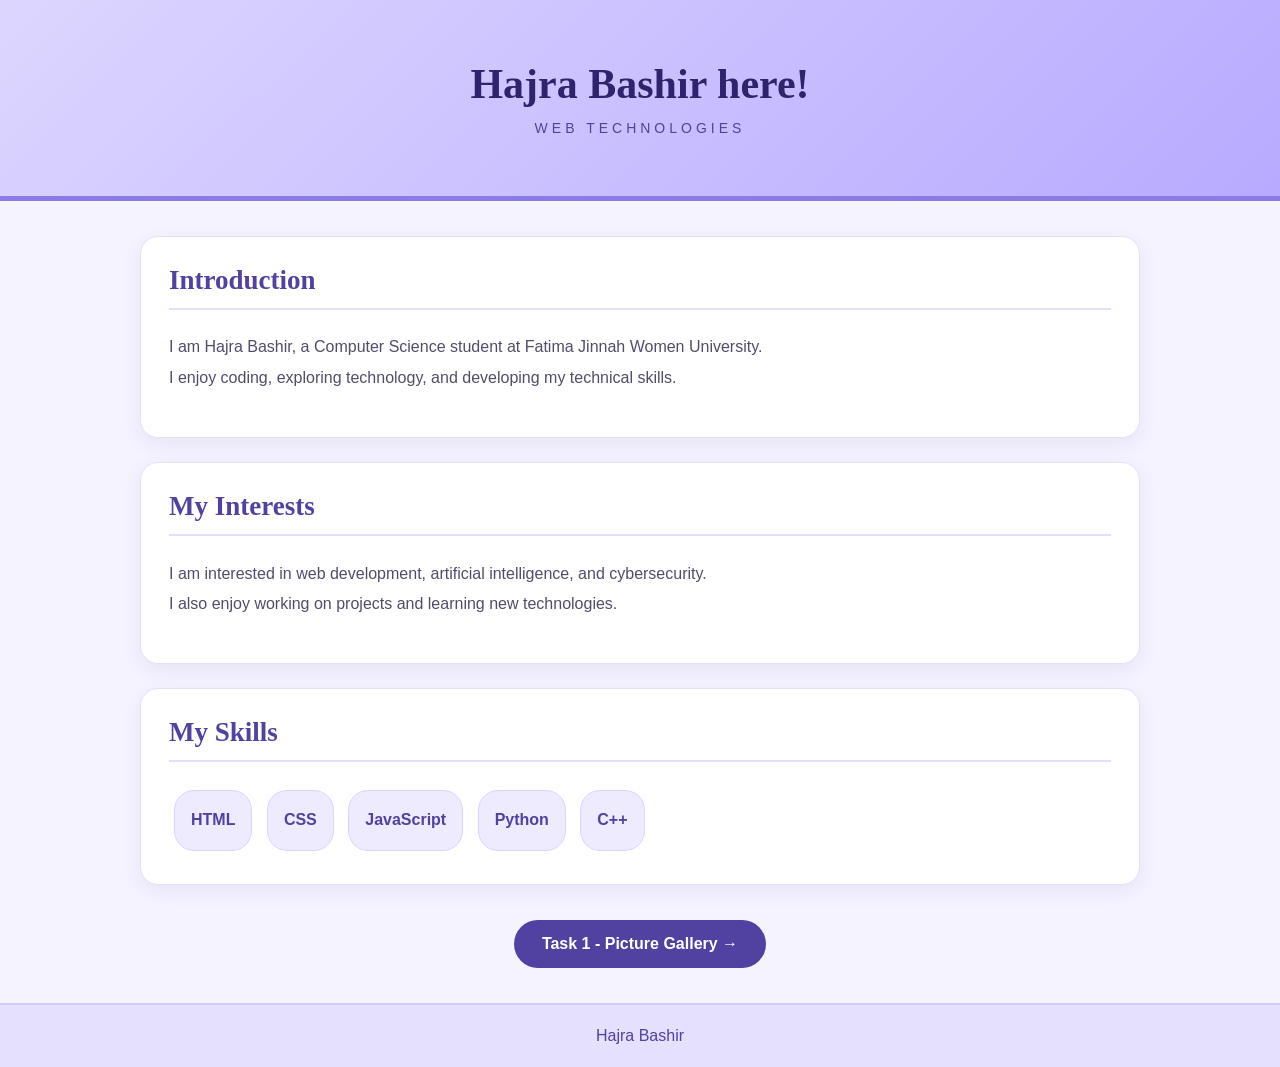
==== index.html @ c715a4b5 "Add files via upload" ====
<!DOCTYPE html>
<html>

<head>
    <title>Web Technologies</title>

    <meta name="viewport" content="width=device-width, initial-scale=1.0">

    <style>
        body {
            margin: 0;
            font-family: Arial, sans-serif;
            background-color: #f5f3ff;
            color: #292454;
        }

        header {
            background: linear-gradient(135deg, #dcd6ff, #b8aaff);
            padding: 60px 20px;
            text-align: center;
            border-bottom: 5px solid #8b7be8;
        }

        h1 {
            font-family: Georgia, serif;
            font-size: 42px;
            margin: 0;
            color: #30236d;
        }

        .subtitle {
            margin-top: 12px;
            font-size: 14px;
            letter-spacing: 4px;
            color: #51439a;
            text-transform: uppercase;
        }

        main {
            max-width: 1000px;
            margin: 35px auto;
            padding: 0 20px;
        }

        section {
            background-color: white;
            padding: 28px;
            margin-bottom: 24px;
            border-radius: 18px;
            border: 1px solid #e5dfff;
            box-shadow: 0 6px 20px #30236d12;
        }

        h2 {
            font-family: Georgia, serif;
            color: #5141a0;
            font-size: 27px;
            margin-top: 0;
            padding-bottom: 12px;
            border-bottom: 2px solid #e4deff;
        }

        p {
            font-size: 16px;
            line-height: 1.9;
            color: #514d68;
        }

        .skills {
            line-height: 2.8;
        }

        .skill {
            display: inline-block;
            background-color: #eeeaff;
            color: #5141a0;
            padding: 7px 16px;
            margin: 5px;
            border-radius: 20px;
            font-weight: bold;
            border: 1px solid #dcd3ff;
        }

        .gallery {
            text-align: center;
            margin: 35px 0;
        }

        .gallery a {
            display: inline-block;
            background-color: #5141a0;
            color: white;
            text-decoration: none;
            padding: 15px 28px;
            border-radius: 30px;
            font-weight: bold;
            transition: background-color 0.3s;
        }

        .gallery a:hover {
            background-color: #30236d;
        }

        footer {
            text-align: center;
            padding: 22px;
            background-color: #e6e0ff;
            color: #5141a0;
            border-top: 2px solid #d4caff;
        }

        @media (max-width: 600px) {
            header {
                padding: 45px 15px;
            }

            h1 {
                font-size: 30px;
            }

            section {
                padding: 20px;
            }

            h2 {
                font-size: 23px;
            }

            p {
                font-size: 15px;
            }
        }
    </style>
</head>

<body>

    <header>
        <h1>Hajra Bashir here!</h1>
        <div class="subtitle">Web Technologies</div>
    </header>

    <main>

        <section>
            <h2>Introduction</h2>

            <p>
                I am Hajra Bashir, a Computer Science student at Fatima Jinnah Women University.<br>
                I enjoy coding, exploring technology, and developing my technical skills.
            </p>
        </section>

        <section>
            <h2>My Interests</h2>

            <p>
                I am interested in web development, artificial intelligence, and cybersecurity.<br>
                I also enjoy working on projects and learning new technologies.
            </p>
        </section>

        <section>
            <h2>My Skills</h2>

            <div class="skills">
                <span class="skill">HTML</span>
                <span class="skill">CSS</span>
                <span class="skill">JavaScript</span>
                <span class="skill">Python</span>
                <span class="skill">C++</span>
            </div>
        </section>

        <div class="gallery">
            <a href="picture gallery/index.html" target="_blank">
                Task 1 - Picture Gallery &#8594;
            </a>
        </div>

    </main>

    <footer>
        Hajra Bashir
    </footer>

</body>

</html>
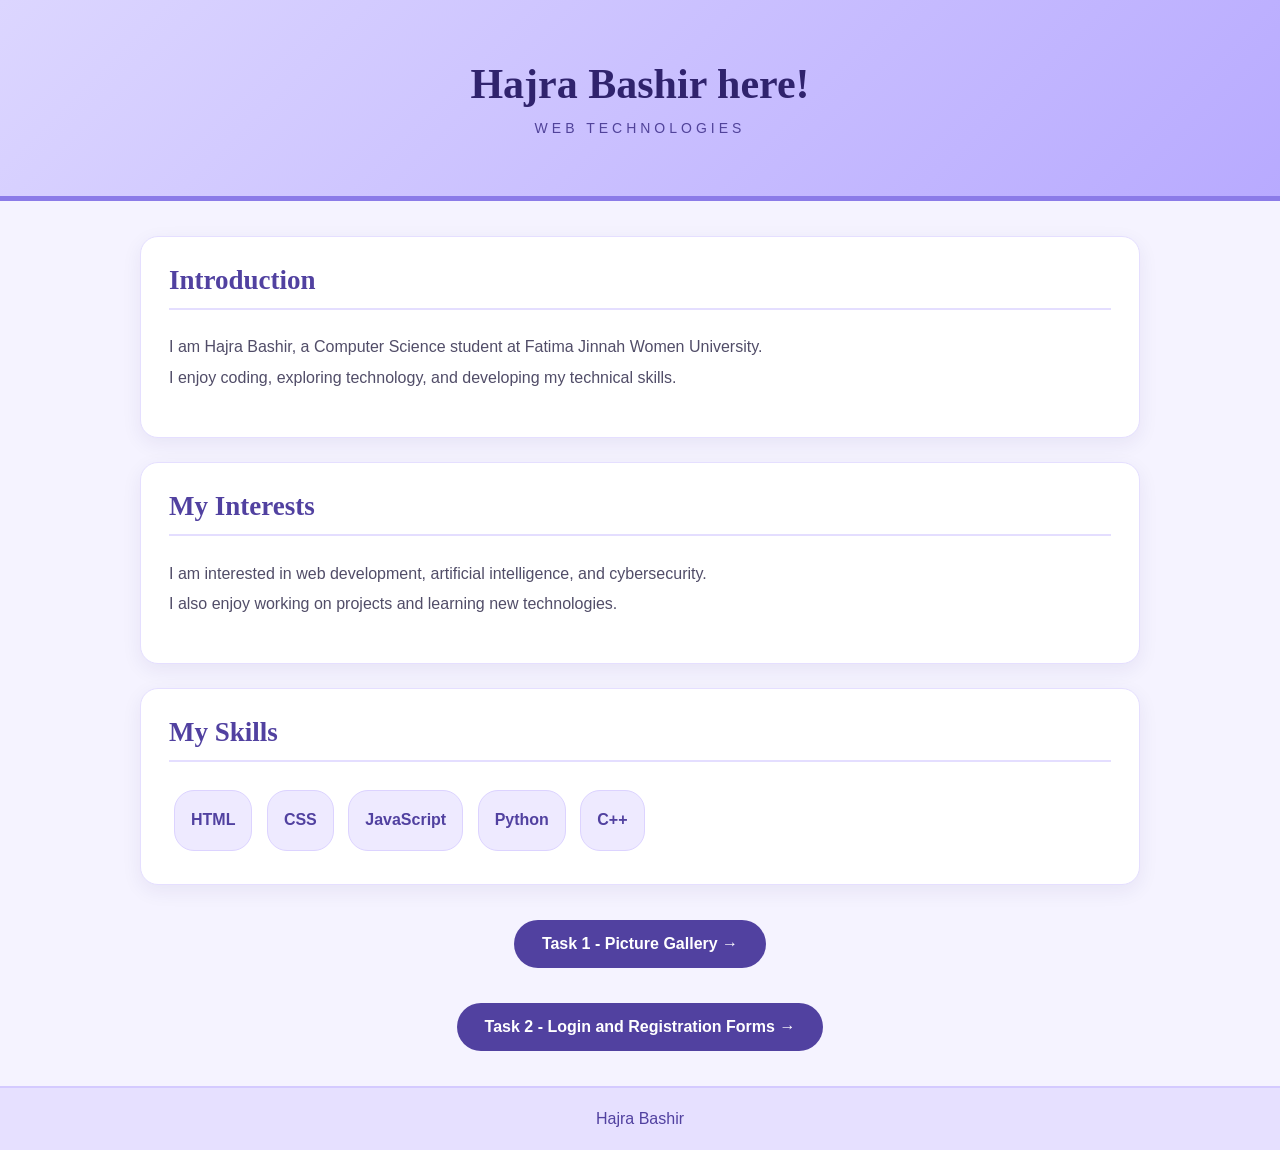
==== commit ba8425b9: "Update index.html" ====
--- a/index.html
+++ b/index.html
@@ -178,6 +178,11 @@
                 Task 1 - Picture Gallery &#8594;
             </a>
         </div>
+        <div class="gallery">
+            <a href="login and registration/index.html" target="_blank">
+                Task 2 - Login and Registration Forms &#8594;
+            </a>
+        </div>
 
     </main>
 
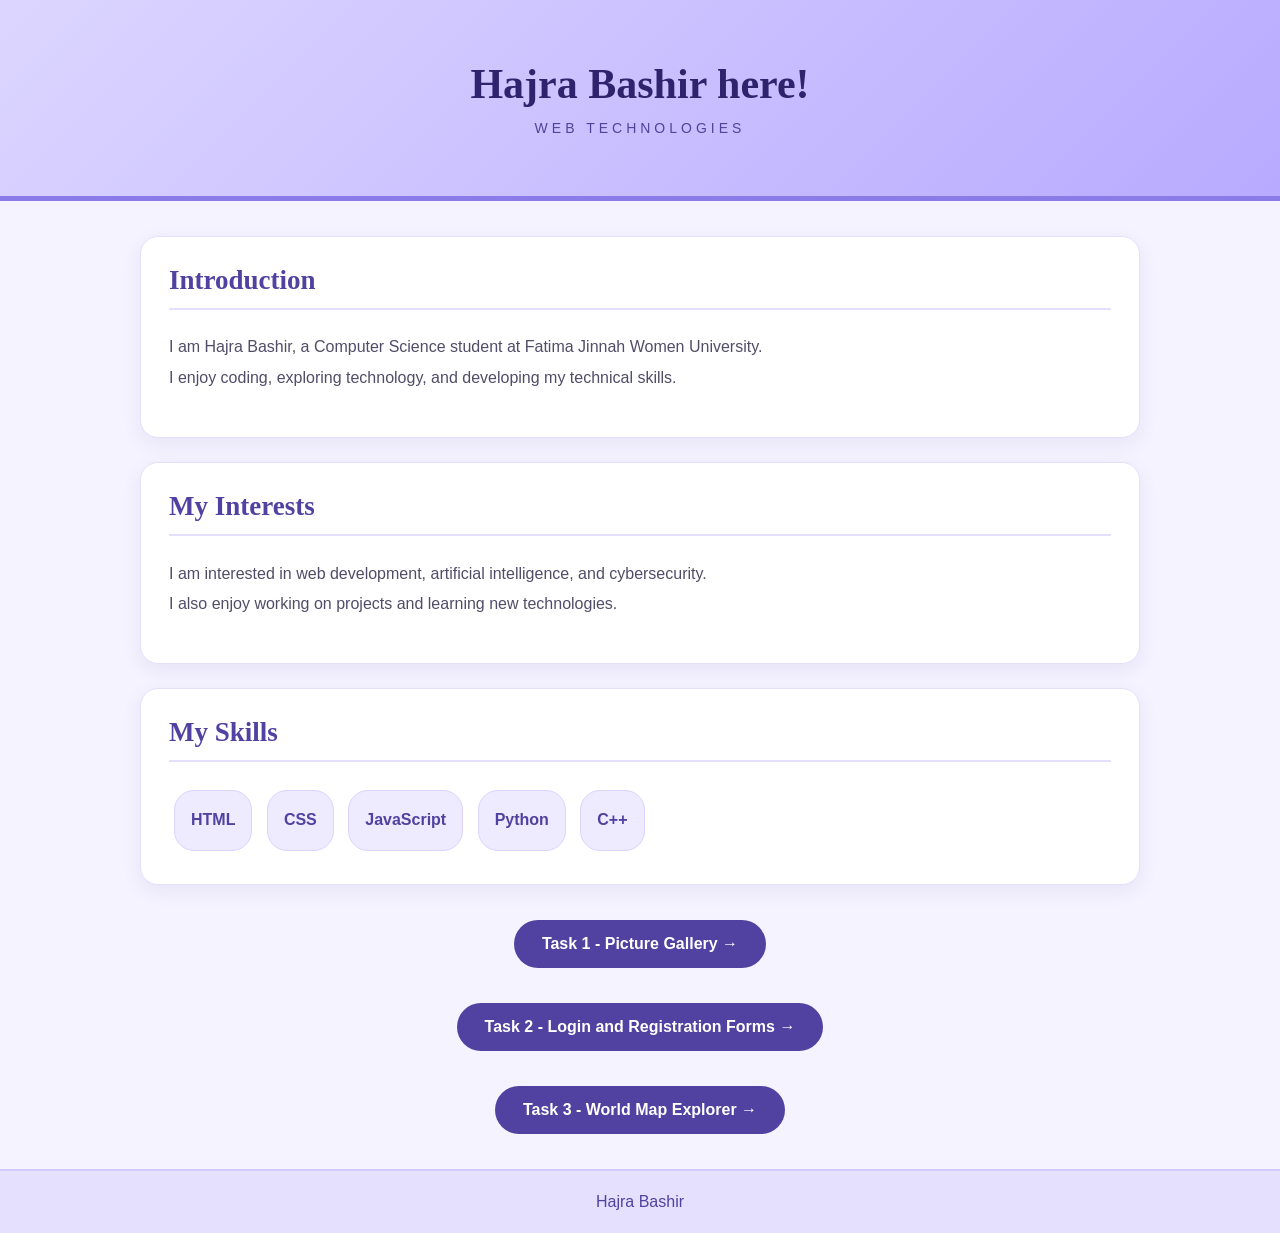
==== commit e446fde9: "Update index.html" ====
--- a/index.html
+++ b/index.html
@@ -183,6 +183,11 @@
                 Task 2 - Login and Registration Forms &#8594;
             </a>
         </div>
+        <div class="gallery">
+            <a href="world map/index.html" target="_blank">
+                Task 3 - World Map Explorer &#8594;
+            </a>
+        </div>
 
     </main>
 
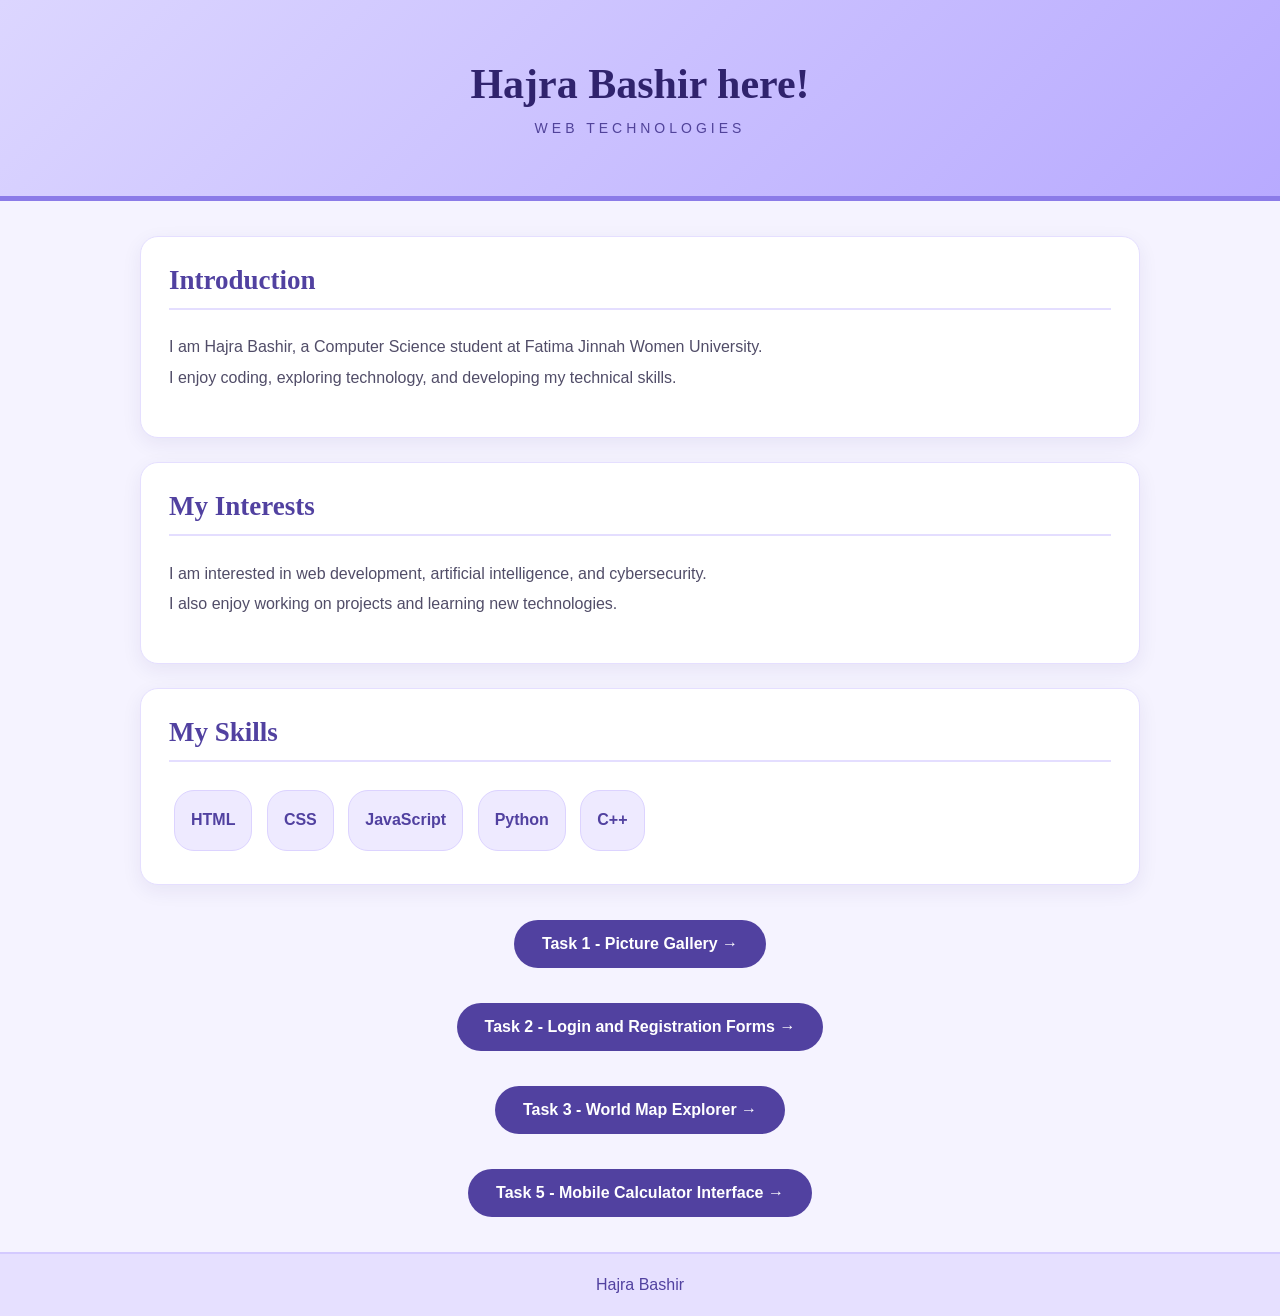
==== commit a2070a45: "Update index.html" ====
--- a/index.html
+++ b/index.html
@@ -188,6 +188,11 @@
                 Task 3 - World Map Explorer &#8594;
             </a>
         </div>
+        <div class="gallery">
+            <a href="calculator interface/index.html" target="_blank">
+                Task 5 - Mobile Calculator Interface &#8594;
+            </a>
+        </div>
 
     </main>
 
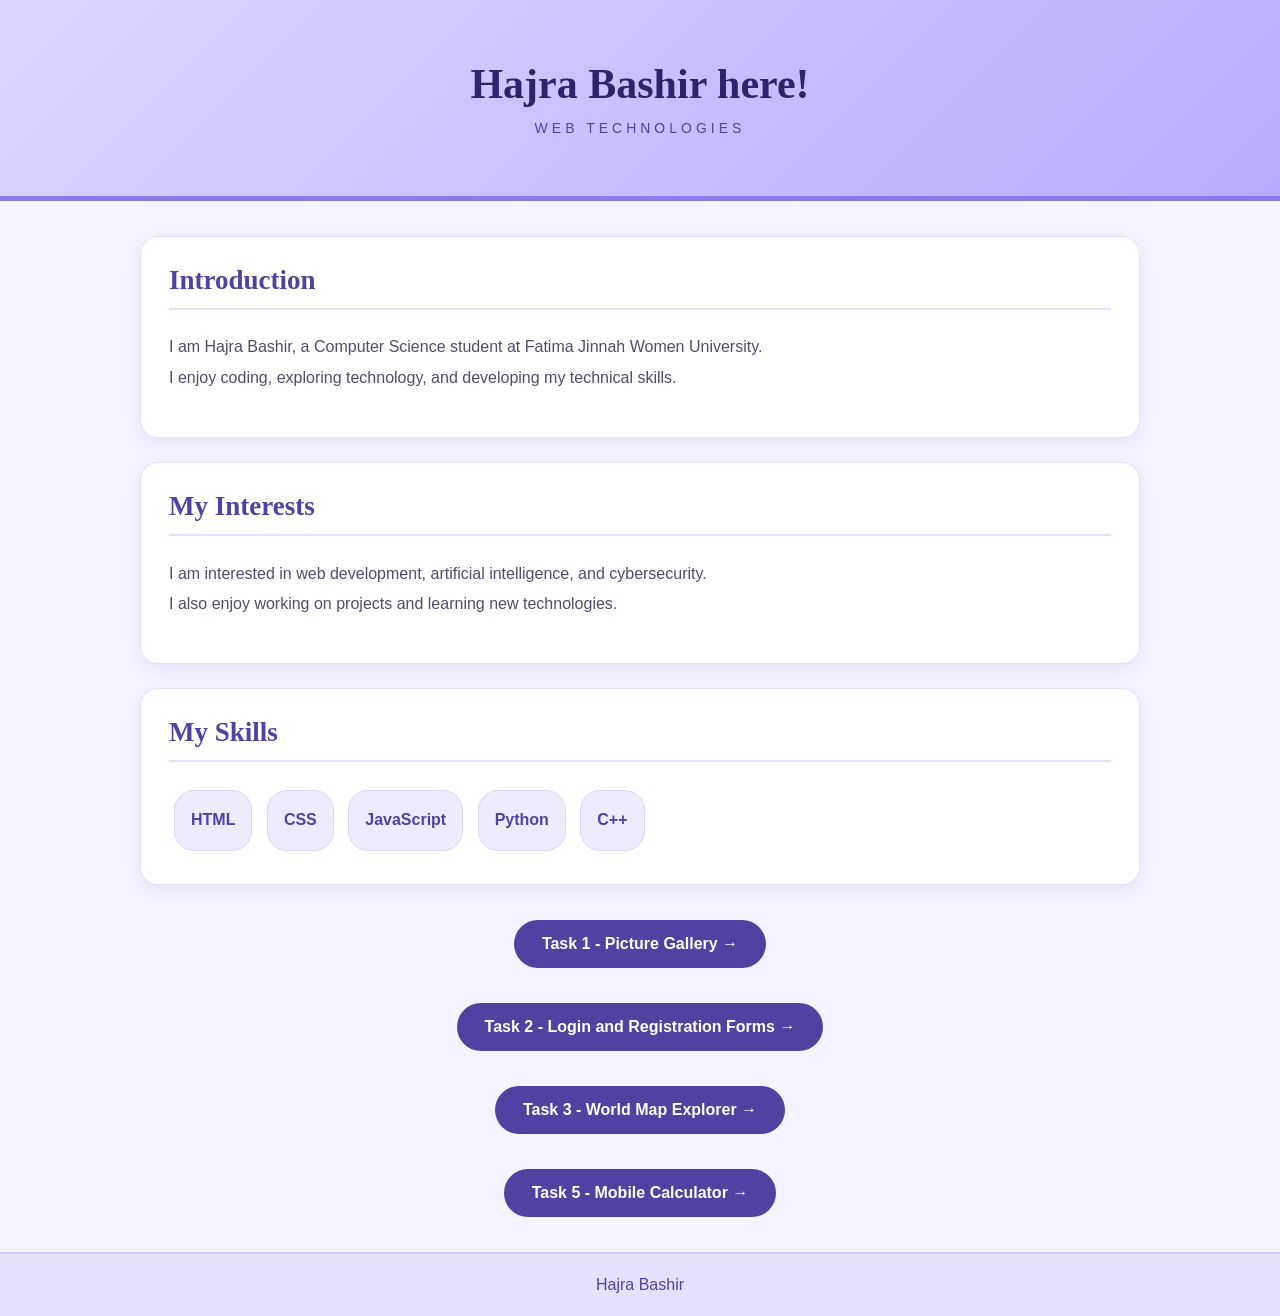
==== commit 33278048: "Update index.html" ====
--- a/index.html
+++ b/index.html
@@ -190,7 +190,7 @@
         </div>
         <div class="gallery">
             <a href="calculator interface/index.html" target="_blank">
-                Task 5 - Mobile Calculator Interface &#8594;
+                Task 5 - Mobile Calculator &#8594;
             </a>
         </div>
 
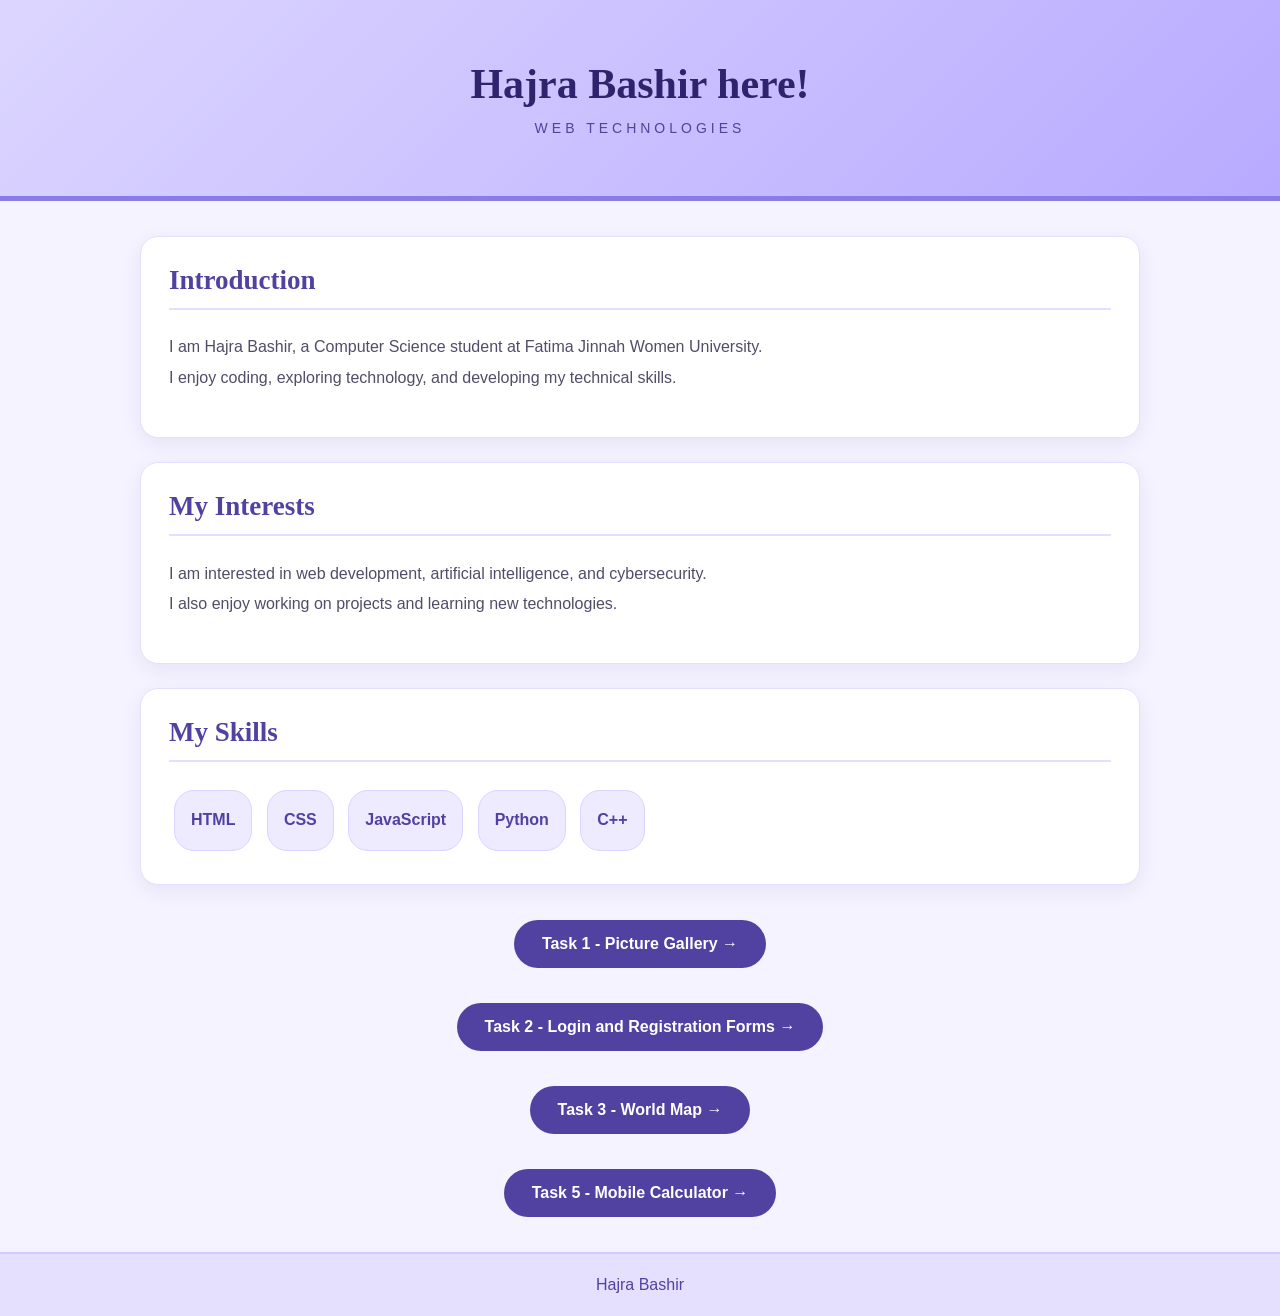
==== commit 4397031e: "Update index.html" ====
--- a/index.html
+++ b/index.html
@@ -185,7 +185,7 @@
         </div>
         <div class="gallery">
             <a href="world map/index.html" target="_blank">
-                Task 3 - World Map Explorer &#8594;
+                Task 3 - World Map &#8594;
             </a>
         </div>
         <div class="gallery">
